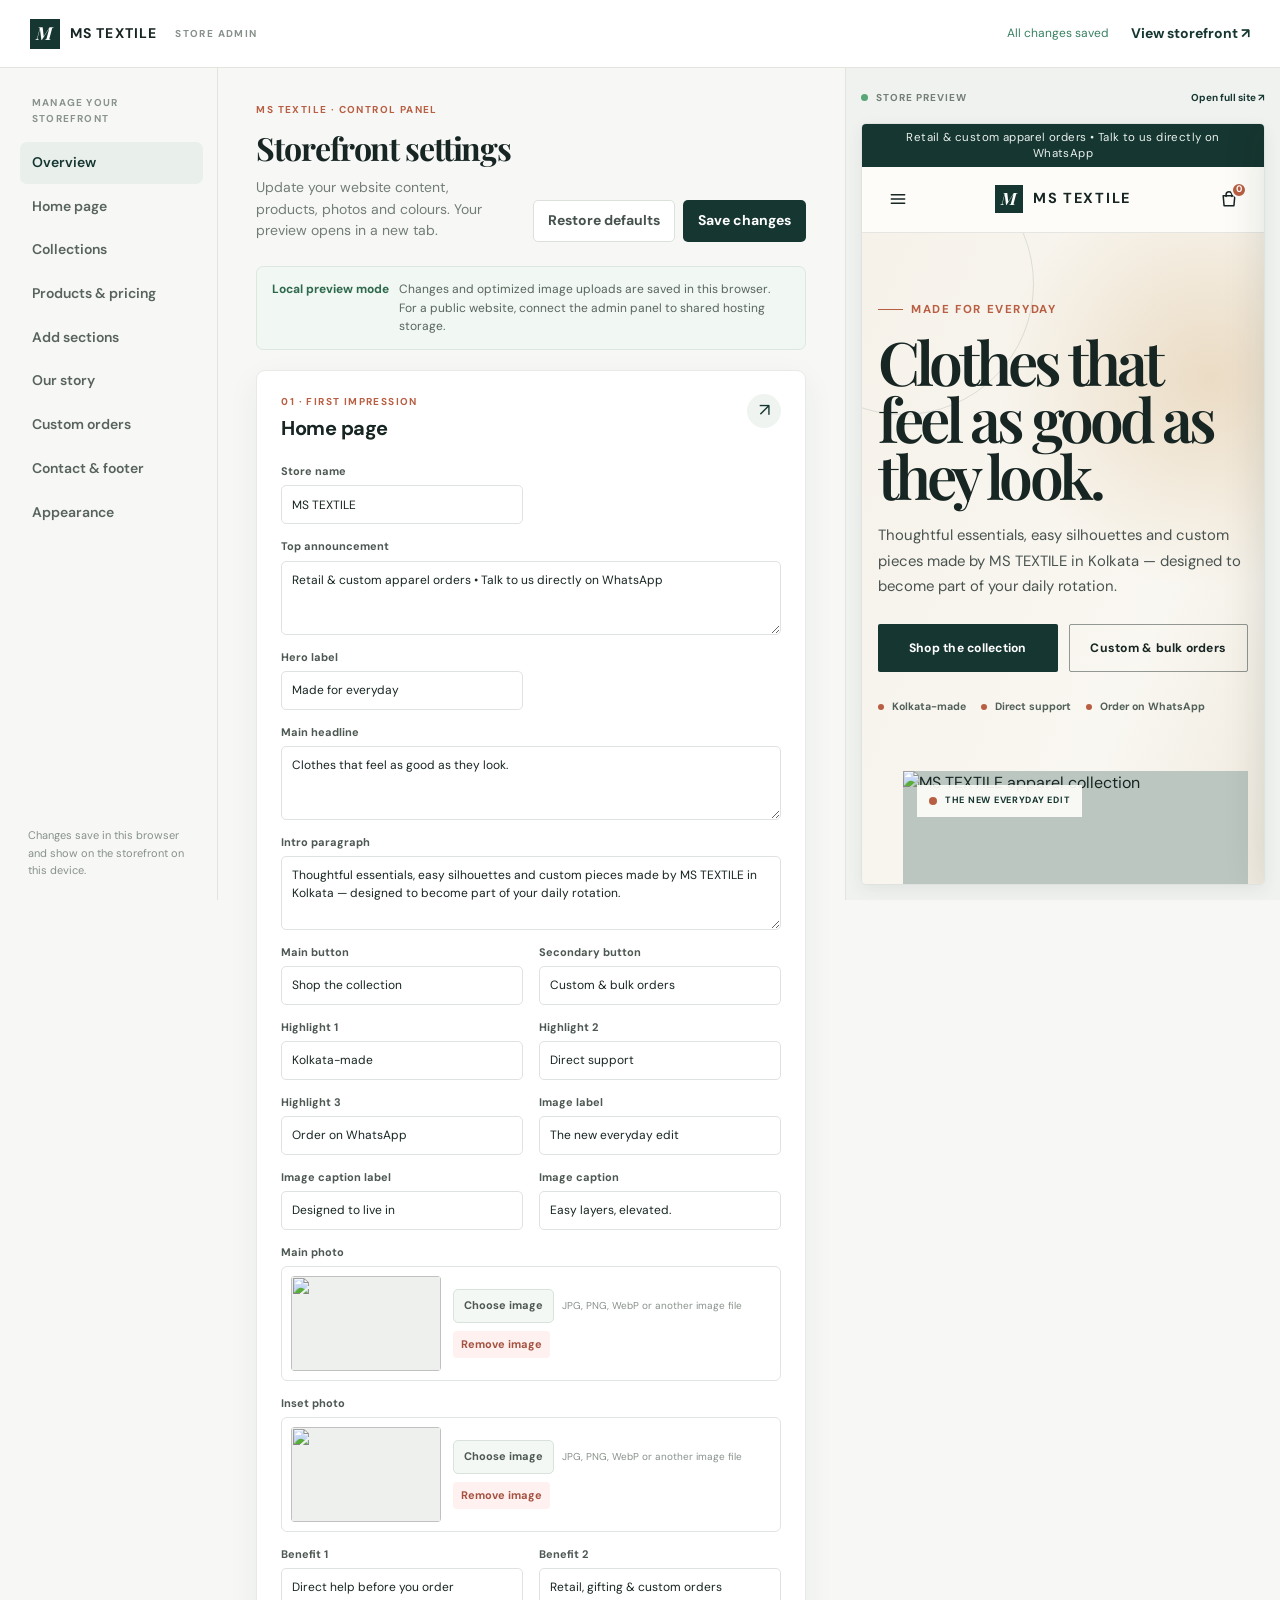
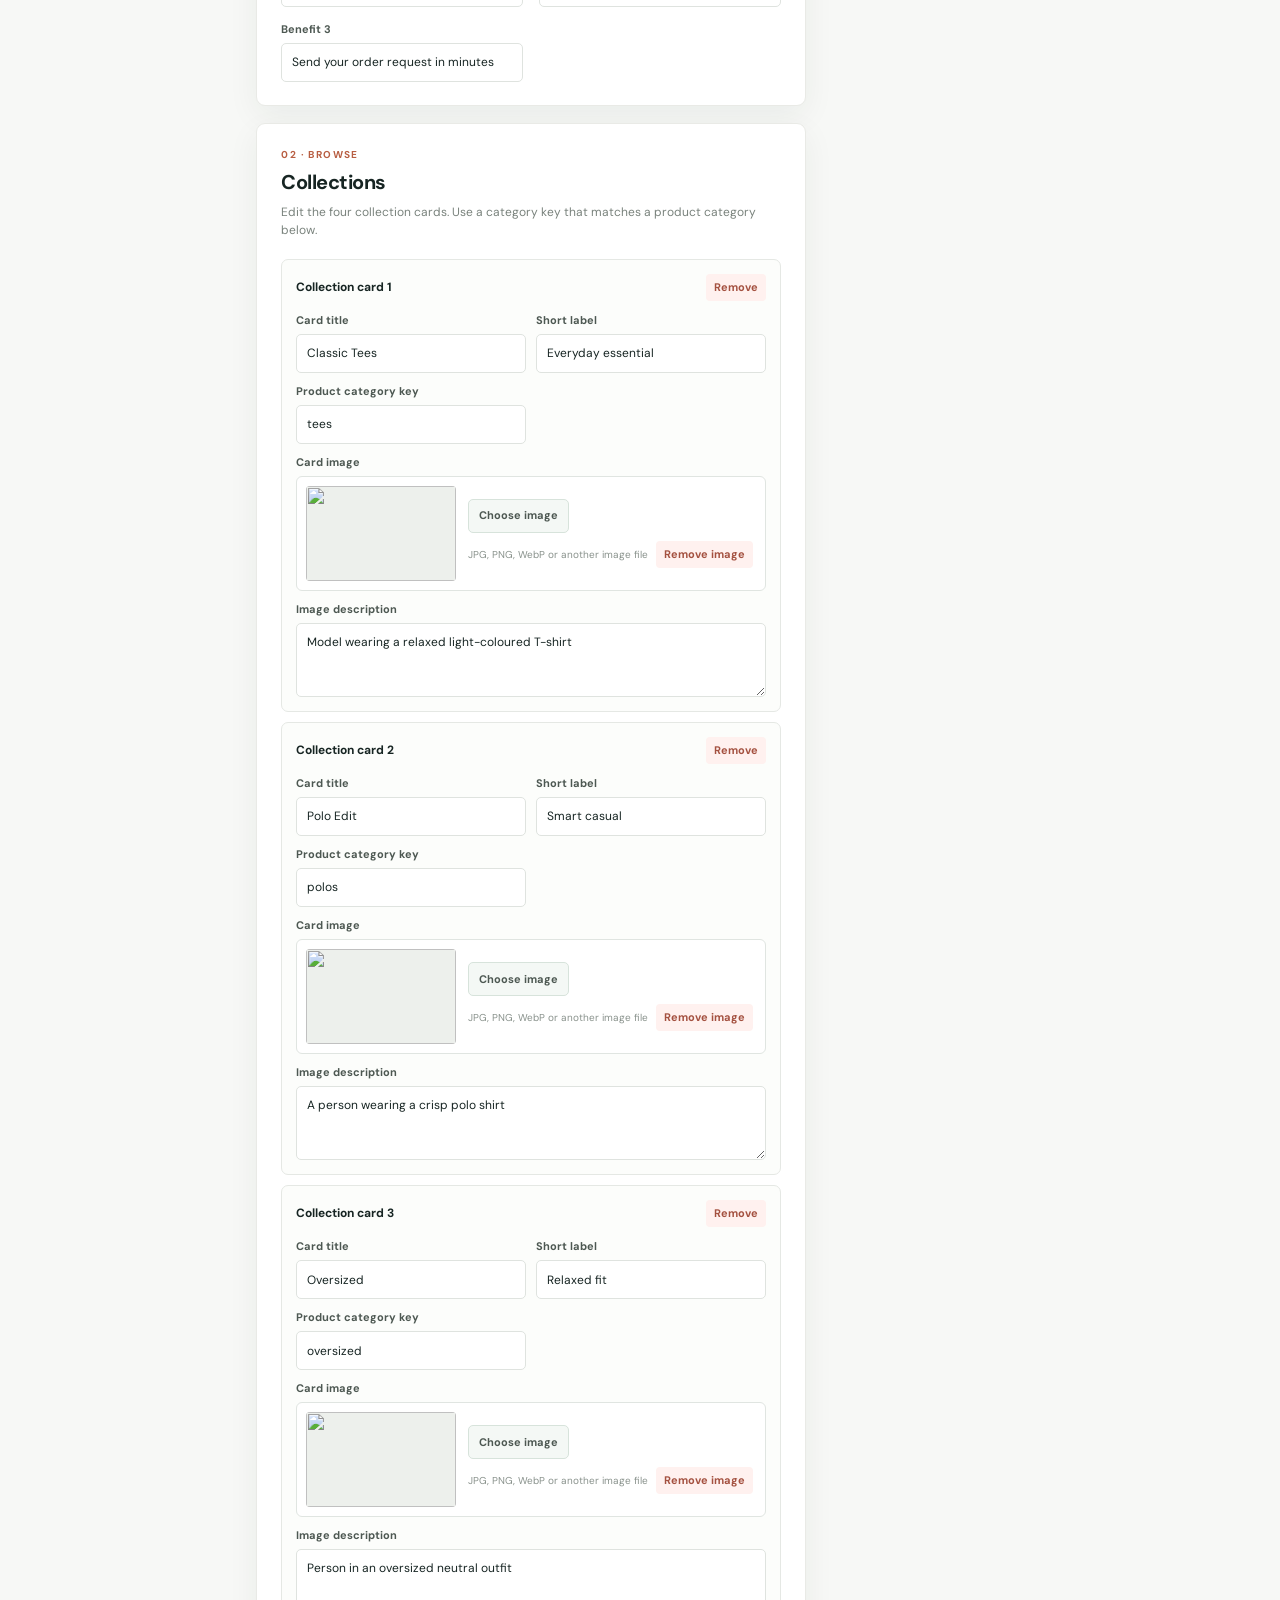
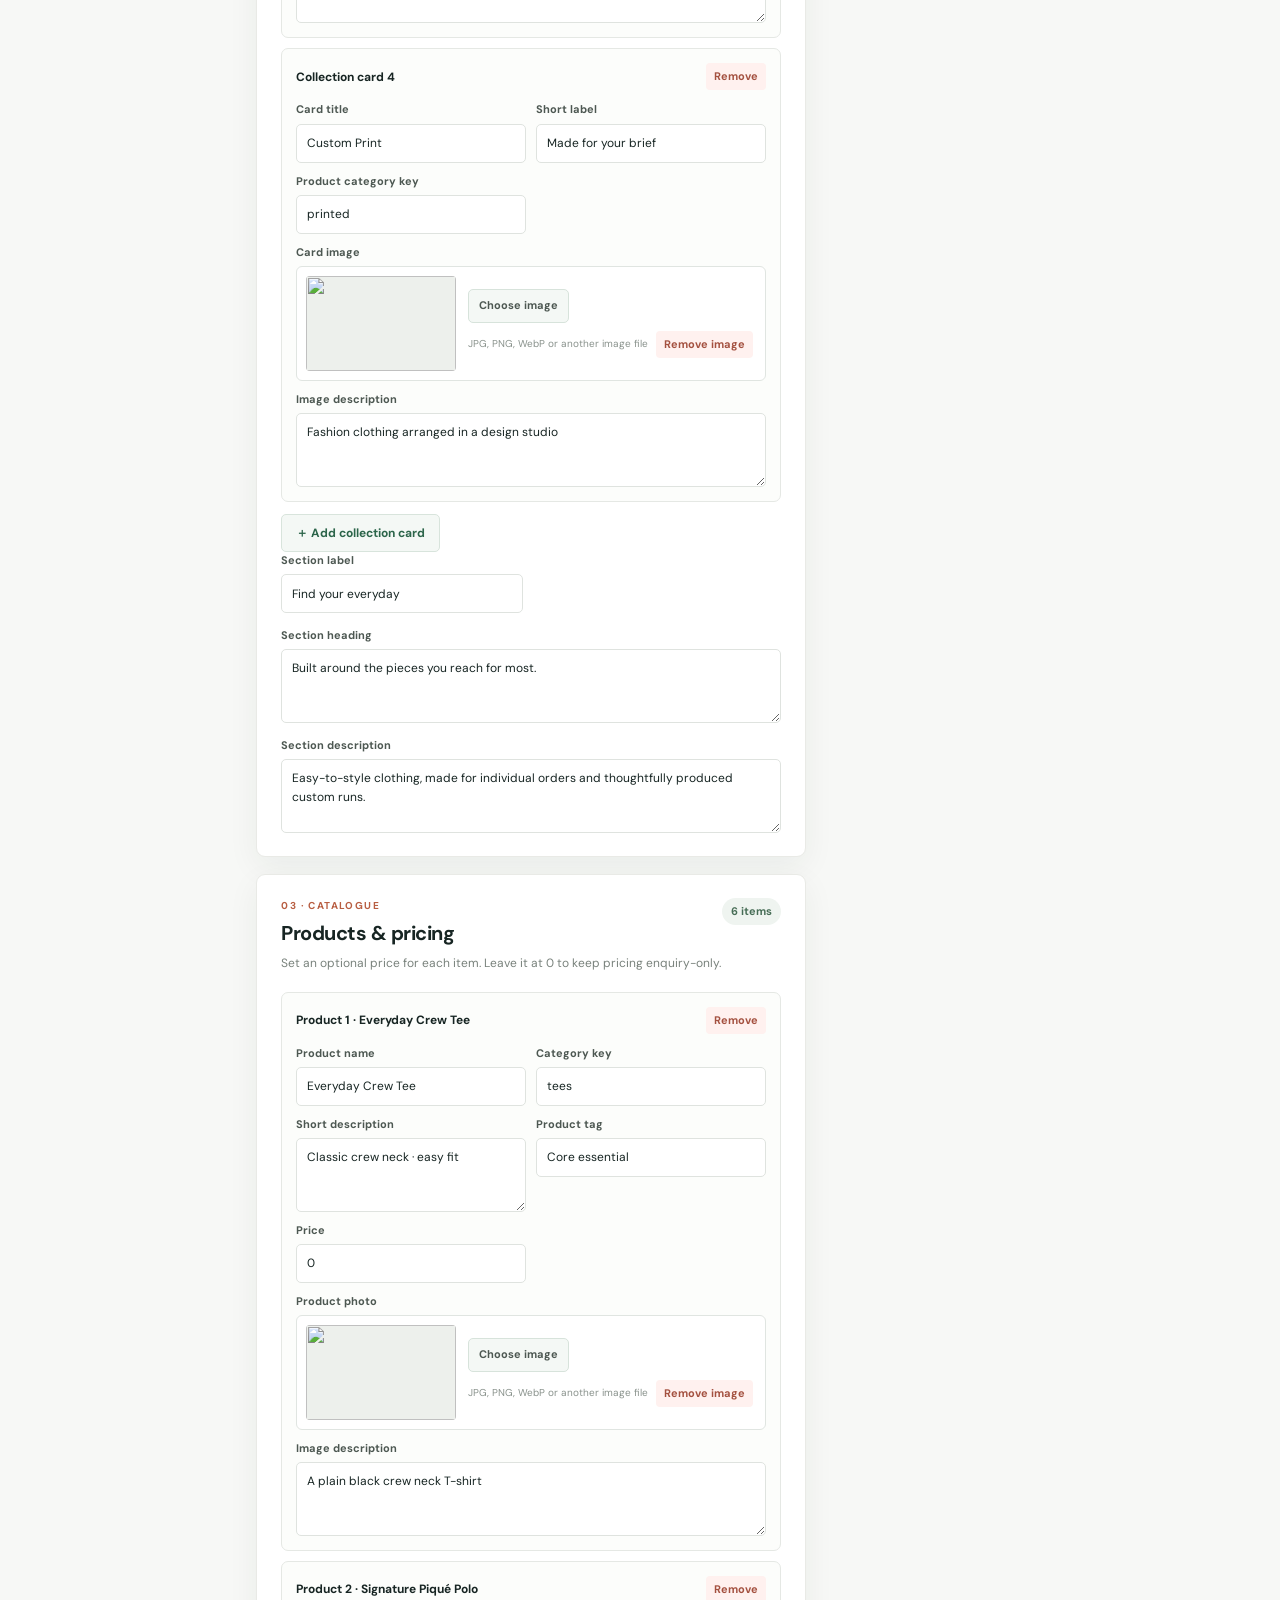
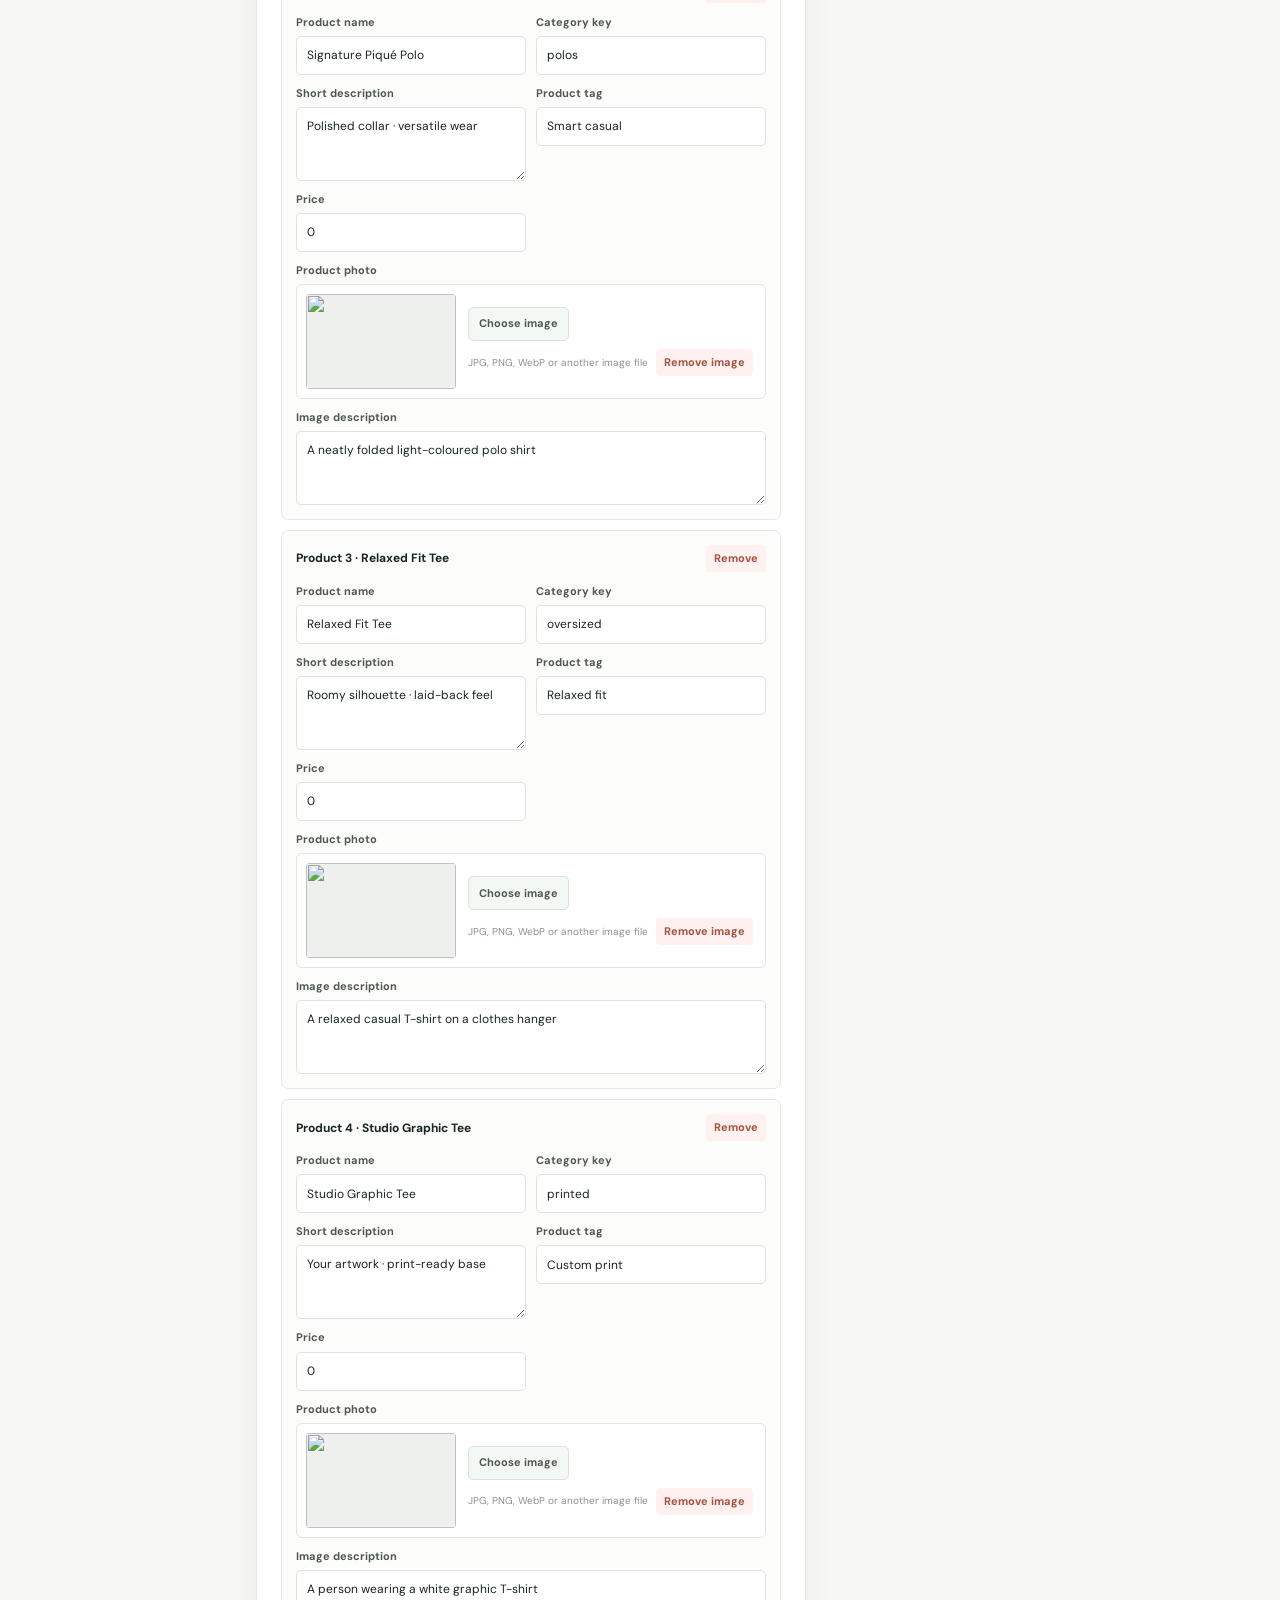
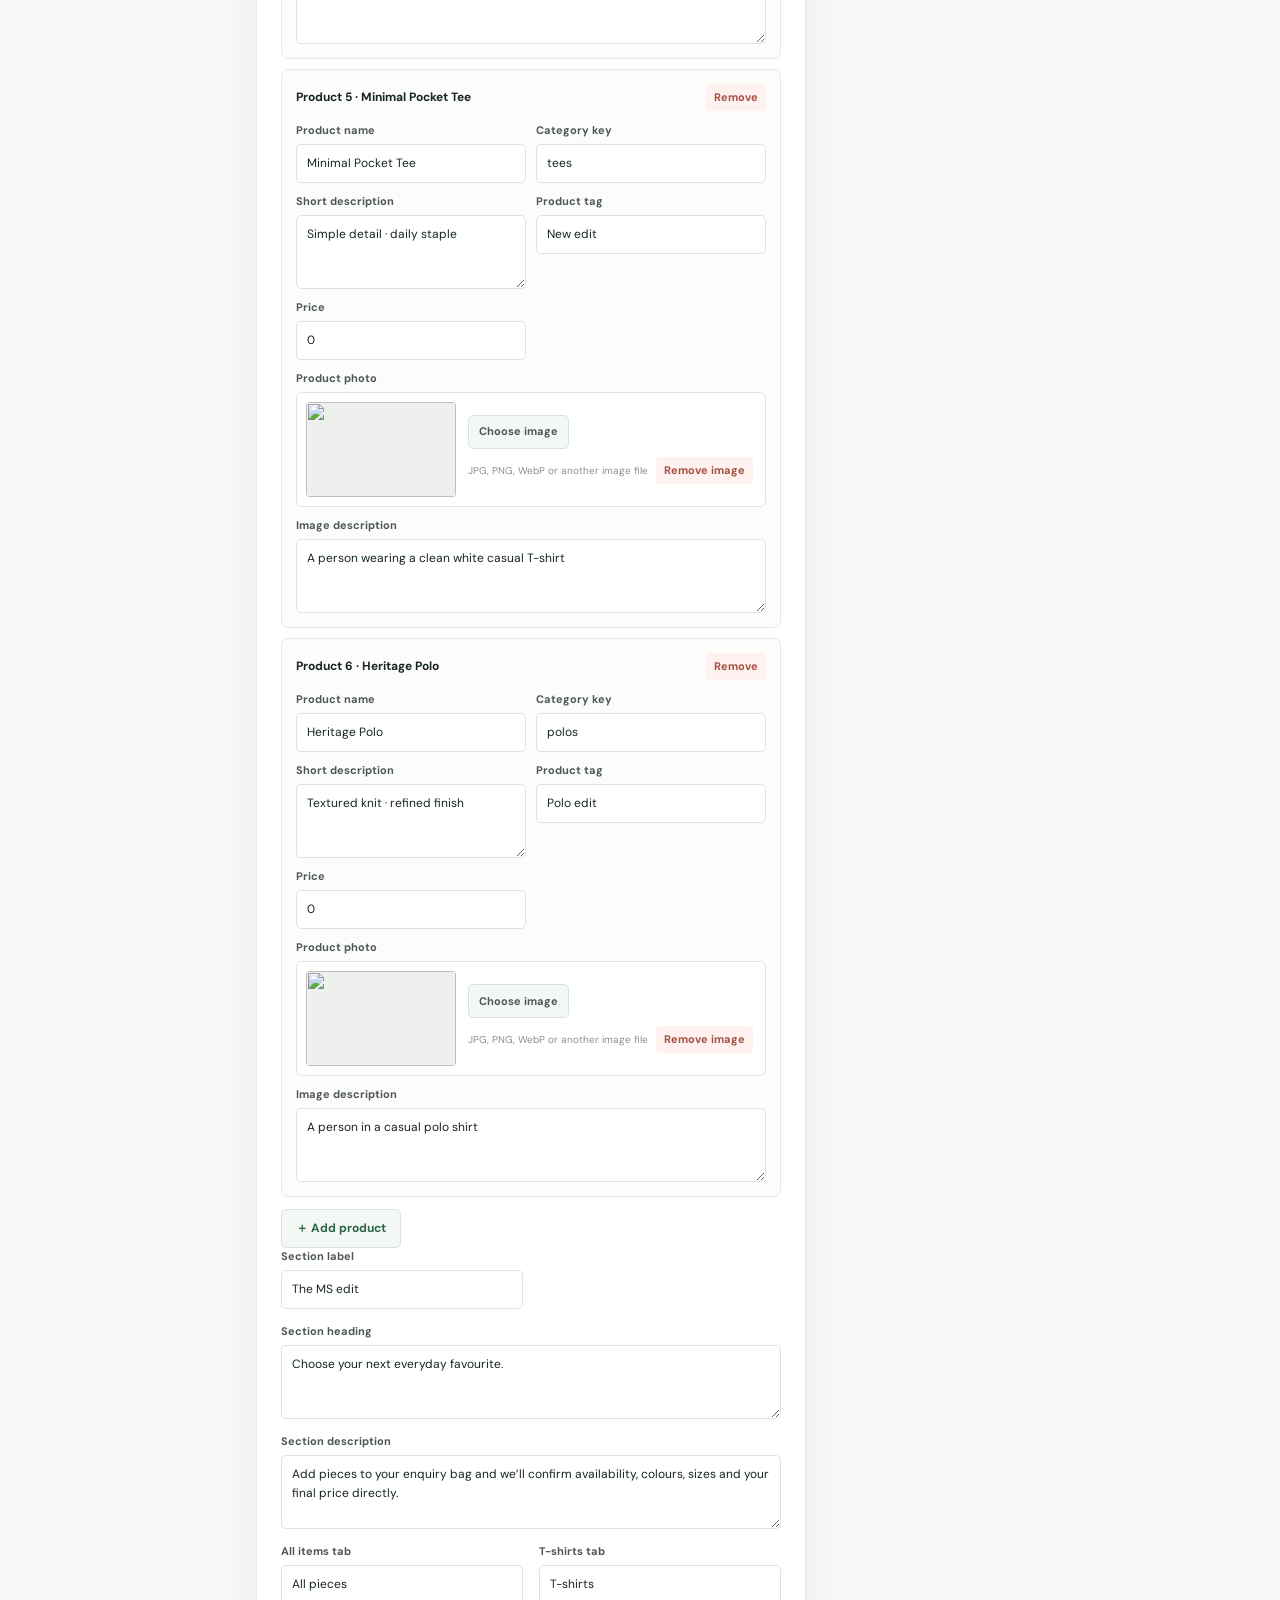
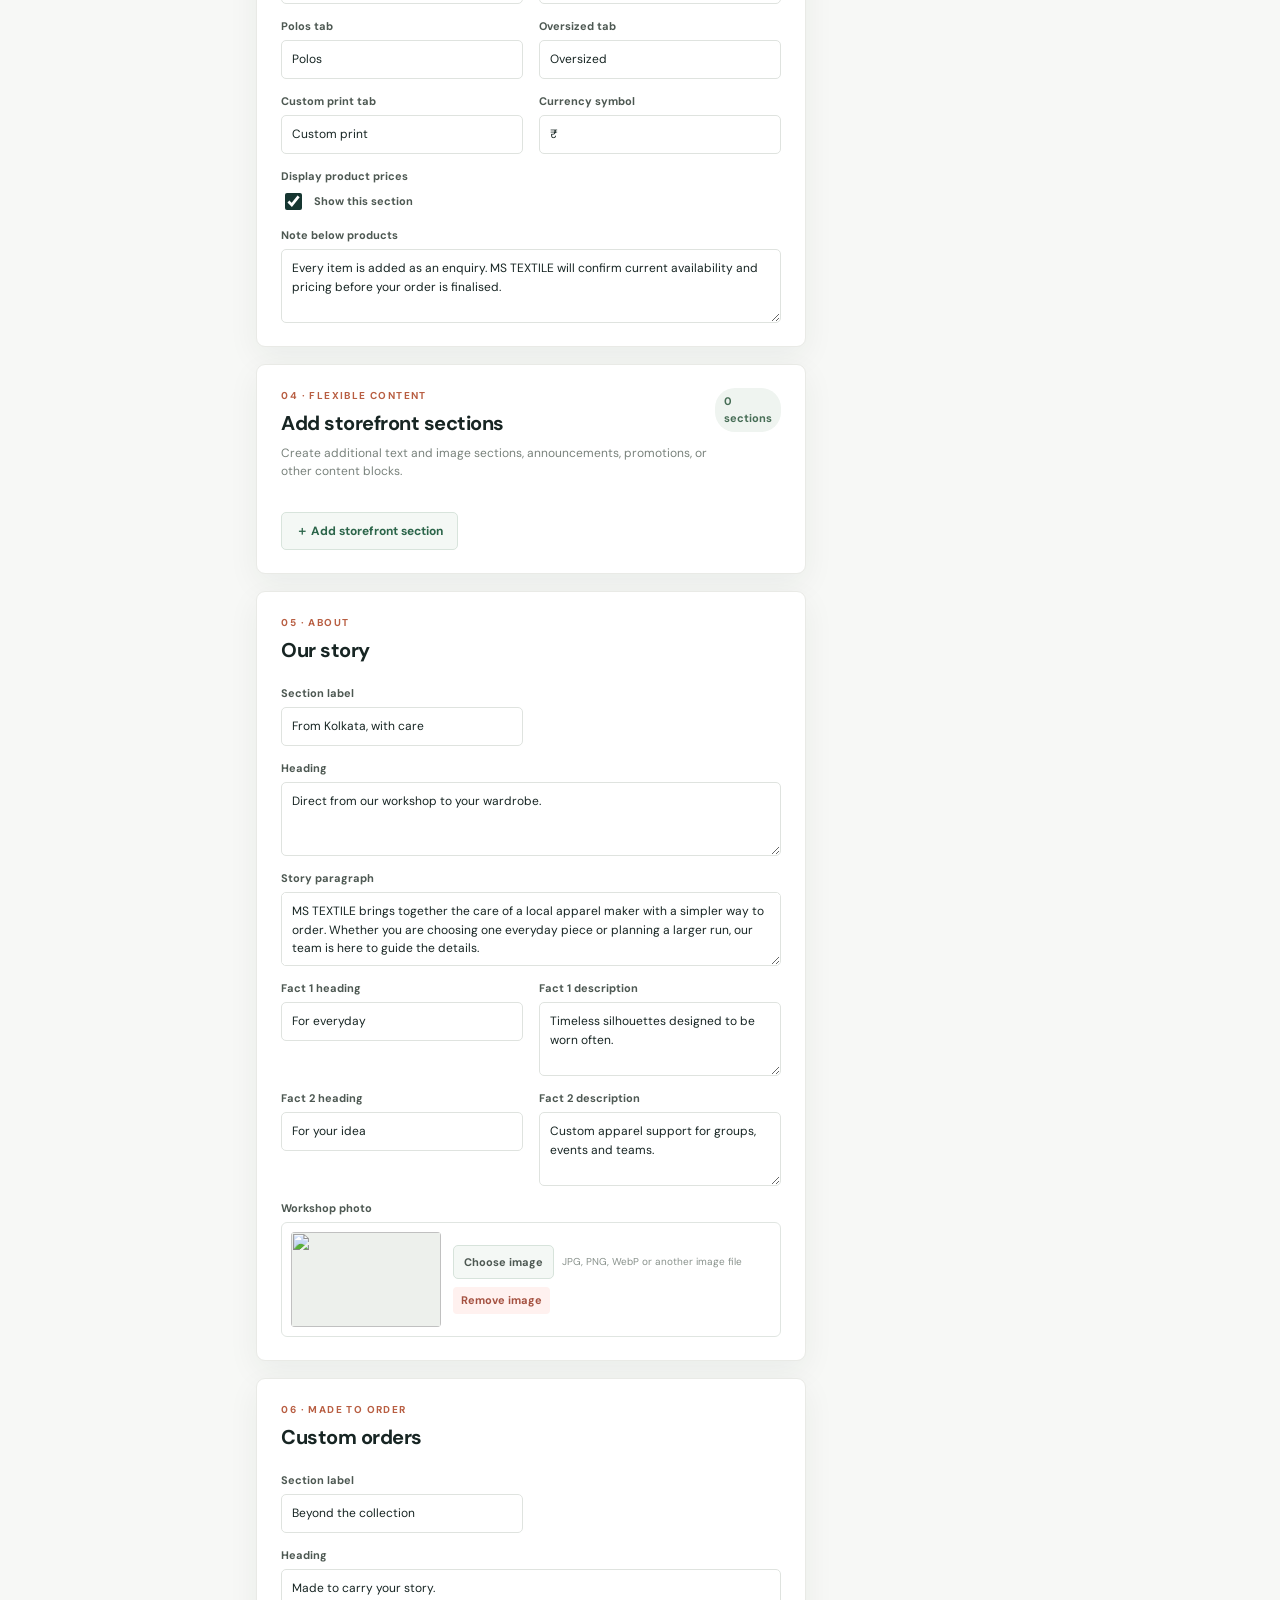
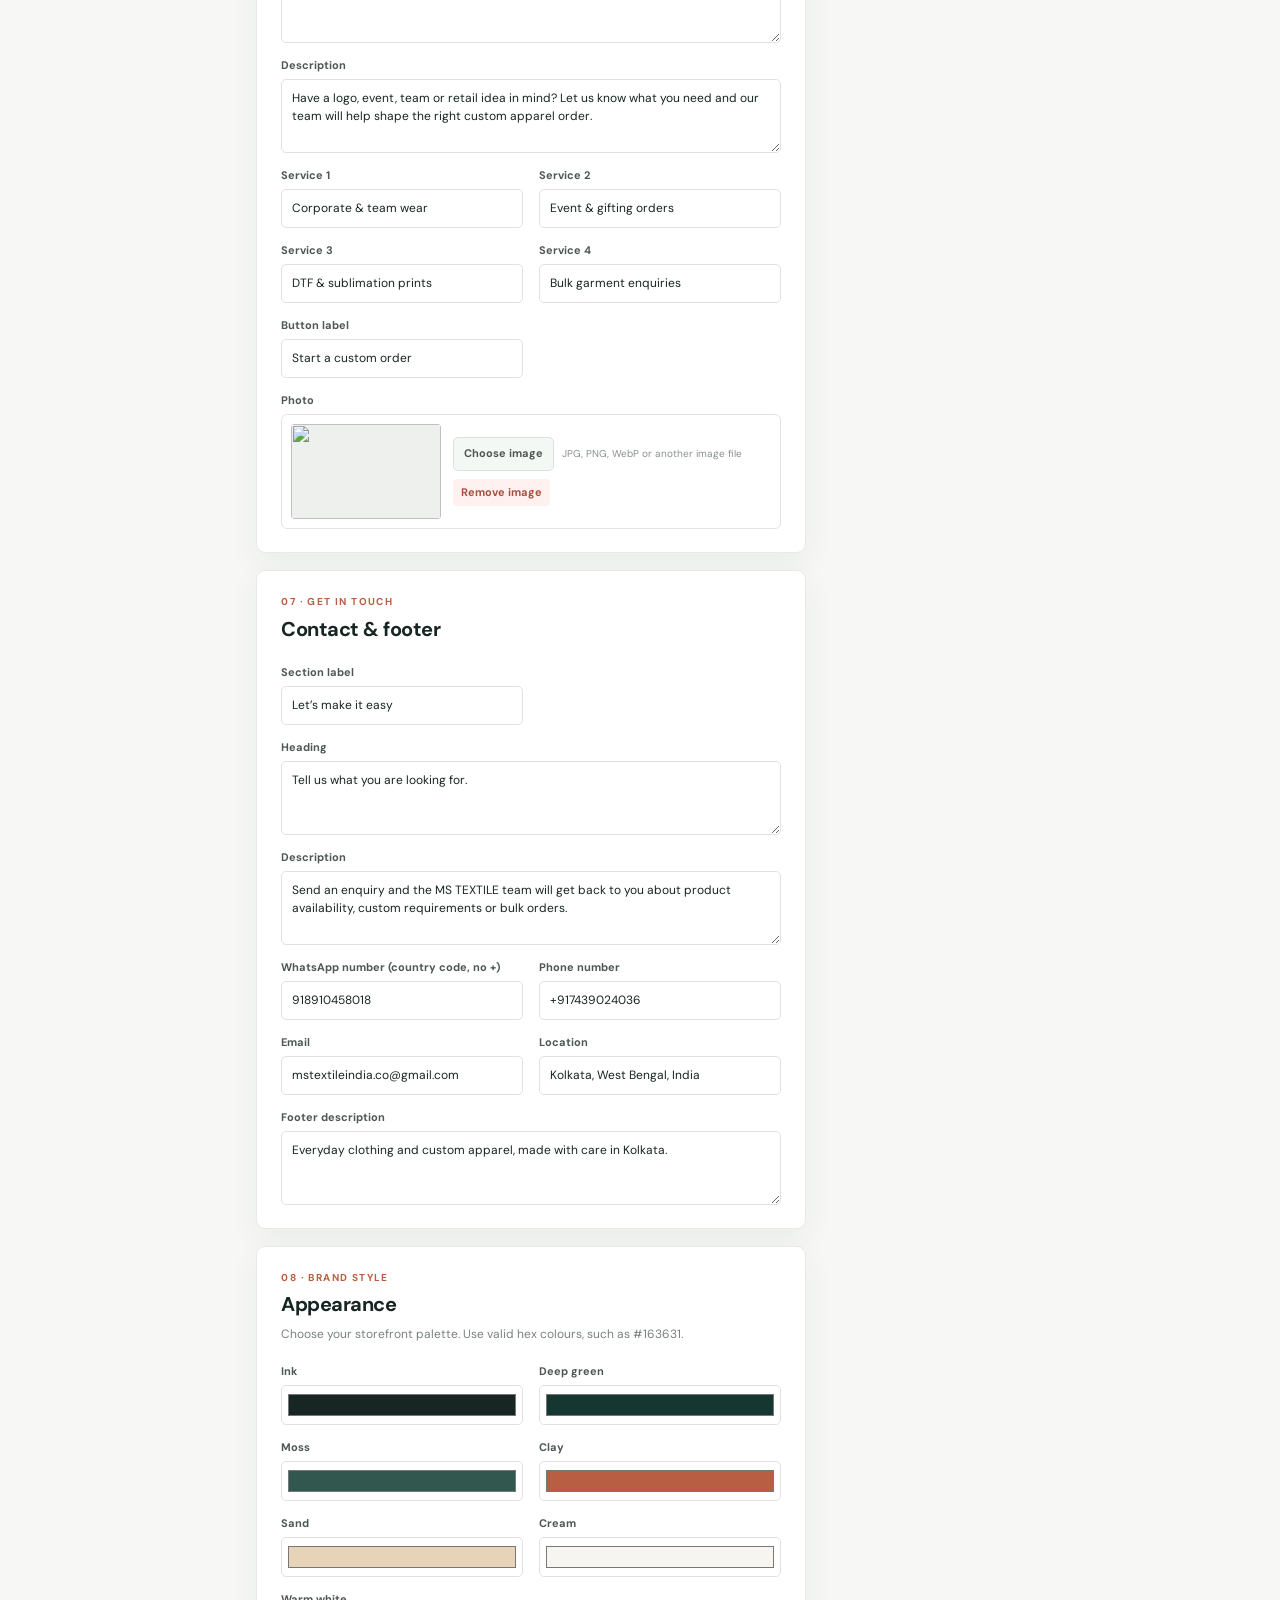
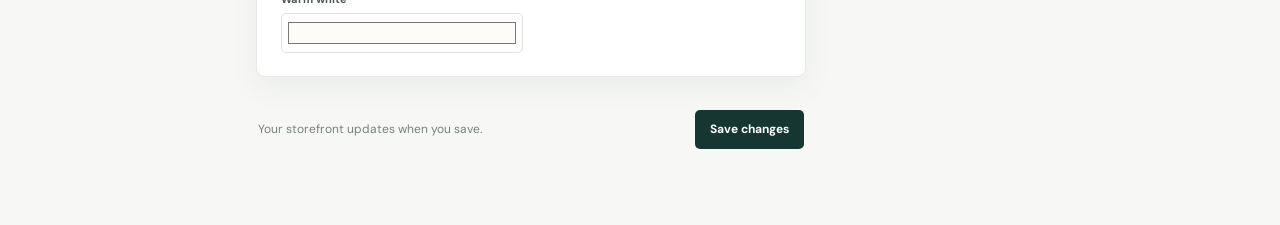
==== admin.html @ 6633a90c "building website with admin panel gui version" ====
<!doctype html>
<html lang="en">
<head>
  <meta charset="utf-8">
  <meta name="viewport" content="width=device-width, initial-scale=1">
  <title>Storefront Admin | MS TEXTILE</title>
  <link rel="stylesheet" href="admin.css">
  <script src="site-config.js" defer></script>
  <script src="admin.js" defer></script>
</head>
<body>
  <header class="topbar"><a class="wordmark" href="index.html"><span class="mark">M</span> MS TEXTILE <small>STORE ADMIN</small></a><div class="top-actions"><span class="saved-state" id="saveState">All changes saved</span><a class="preview-link" href="index.html" target="_blank" rel="noopener">View storefront ↗</a></div></header>
  <div class="layout">
    <aside class="sidebar"><div class="side-title">Manage your storefront</div><a class="side-link active" href="#overview">Overview</a><a class="side-link" href="#hero">Home page</a><a class="side-link" href="#collections">Collections</a><a class="side-link" href="#products">Products & pricing</a><a class="side-link" href="#contentSections">Add sections</a><a class="side-link" href="#story">Our story</a><a class="side-link" href="#custom">Custom orders</a><a class="side-link" href="#contact">Contact & footer</a><a class="side-link" href="#appearance">Appearance</a><div class="side-note">Changes save in this browser and show on the storefront on this device.</div></aside>
    <main class="content">
      <section class="intro" id="overview"><div><p class="eyebrow">MS TEXTILE · CONTROL PANEL</p><h1>Storefront settings</h1><p>Update your website content, products, photos and colours. Your preview opens in a new tab.</p></div><div class="intro-actions"><button class="button secondary" id="resetButton" type="button">Restore defaults</button><button class="button primary" id="saveButton" type="button">Save changes</button></div></section>
      <div class="notice"><strong>Local preview mode</strong><span>Changes and optimized image uploads are saved in this browser. For a public website, connect the admin panel to shared hosting storage.</span></div>
      <form id="settingsForm" autocomplete="off">
        <section class="panel" id="hero"><div class="panel-heading"><div><p class="eyebrow">01 · FIRST IMPRESSION</p><h2>Home page</h2></div><span class="panel-icon">↗</span></div><div class="field-grid" id="homeFields"></div></section>
        <section class="panel" id="collections"><div class="panel-heading"><div><p class="eyebrow">02 · BROWSE</p><h2>Collections</h2><p class="panel-help">Edit the four collection cards. Use a category key that matches a product category below.</p></div></div><div id="categoryList" class="repeat-list"></div><button class="button add-button" type="button" id="addCategory">＋ Add collection card</button><div class="field-grid" id="collectionFields"></div></section>
        <section class="panel" id="products"><div class="panel-heading"><div><p class="eyebrow">03 · CATALOGUE</p><h2>Products & pricing</h2><p class="panel-help">Set an optional price for each item. Leave it at 0 to keep pricing enquiry-only.</p></div><span class="count-pill" id="productCount"></span></div><div id="productList" class="repeat-list"></div><button class="button add-button" type="button" id="addProduct">＋ Add product</button><div class="field-grid" id="shopFields"></div></section>
        <section class="panel" id="contentSections"><div class="panel-heading"><div><p class="eyebrow">04 · FLEXIBLE CONTENT</p><h2>Add storefront sections</h2><p class="panel-help">Create additional text and image sections, announcements, promotions, or other content blocks.</p></div><span class="count-pill" id="sectionCount"></span></div><div id="customSectionList" class="repeat-list"></div><button class="button add-button" type="button" id="addCustomSection">＋ Add storefront section</button></section>
        <section class="panel" id="story"><div class="panel-heading"><div><p class="eyebrow">05 · ABOUT</p><h2>Our story</h2></div></div><div class="field-grid" id="storyFields"></div></section>
        <section class="panel" id="custom"><div class="panel-heading"><div><p class="eyebrow">06 · MADE TO ORDER</p><h2>Custom orders</h2></div></div><div class="field-grid" id="customFields"></div></section>
        <section class="panel" id="contact"><div class="panel-heading"><div><p class="eyebrow">07 · GET IN TOUCH</p><h2>Contact & footer</h2></div></div><div class="field-grid" id="contactFields"></div></section>
        <section class="panel" id="appearance"><div class="panel-heading"><div><p class="eyebrow">08 · BRAND STYLE</p><h2>Appearance</h2><p class="panel-help">Choose your storefront palette. Use valid hex colours, such as #163631.</p></div></div><div class="field-grid color-grid" id="colorFields"></div></section>
        <div class="bottom-actions"><span>Your storefront updates when you save.</span><button class="button primary" type="button" id="saveBottom">Save changes</button></div>
      </form>
    </main>
    <aside class="preview"><div class="preview-head"><div><span class="live-dot"></span> STORE PREVIEW</div><a href="index.html" target="_blank" rel="noopener">Open full site ↗</a></div><iframe title="Storefront preview" src="index.html"></iframe></aside>
  </div>
</body>
</html>
---- admin.css ----
@import url('https://fonts.googleapis.com/css2?family=DM+Sans:wght@400;500;600;700&family=Playfair+Display:wght@600;700&display=swap');
:root{--ink:#172523;--green:#163631;--moss:#31574f;--clay:#b85e42;--cream:#f6f5f1;--line:#e4e3de;--muted:#737d78;--white:#fff;--shadow:0 10px 32px rgba(25,44,38,.06)}*{box-sizing:border-box}html{scroll-behavior:smooth}body{margin:0;color:var(--ink);background:#f7f8f6;font-family:"DM Sans",Arial,sans-serif;font-size:14px;line-height:1.55}button,input,textarea,select{font:inherit}.topbar{position:sticky;top:0;z-index:5;height:68px;display:flex;align-items:center;justify-content:space-between;padding:0 30px;background:var(--white);border-bottom:1px solid var(--line)}.wordmark{display:flex;align-items:center;gap:10px;color:var(--ink);font-weight:700;letter-spacing:.08em;text-decoration:none}.wordmark small{margin-left:8px;color:#87908a;font-size:10px;letter-spacing:.14em}.mark{display:grid;width:30px;height:30px;place-items:center;color:white;background:var(--green);font-family:"Playfair Display",Georgia,serif;font-size:18px;font-style:italic}.top-actions{display:flex;align-items:center;gap:22px}.saved-state{color:#398063;font-size:12px}.preview-link{color:var(--green);font-weight:700;text-decoration:none}.layout{display:grid;grid-template-columns:218px minmax(480px,1fr) minmax(310px,34vw);max-width:1800px;margin:auto;min-height:calc(100vh - 68px)}.sidebar{position:sticky;top:68px;align-self:start;height:calc(100vh - 68px);padding:27px 14px 20px 20px;background:#f7f8f6;border-right:1px solid var(--line)}.side-title{padding:0 12px 14px;color:#8b938e;font-size:10px;font-weight:700;letter-spacing:.12em;text-transform:uppercase}.side-link{display:block;margin:2px 0;padding:10px 12px;border-radius:7px;color:#58635e;font-weight:600;text-decoration:none}.side-link:hover,.side-link.active{color:var(--green);background:#e9efeb}.side-note{position:absolute;right:18px;bottom:20px;left:28px;color:#87908a;font-size:11px;line-height:1.6}.content{min-width:0;padding:34px clamp(22px,3vw,50px) 60px}.intro{display:flex;justify-content:space-between;align-items:end;gap:20px;margin:0 0 24px}.intro h1{margin:3px 0 5px;font-family:"Playfair Display",Georgia,serif;font-size:32px;letter-spacing:-.035em}.intro p:not(.eyebrow){max-width:580px;margin:0;color:var(--muted)}.eyebrow{margin:0 0 5px;color:var(--clay);font-size:10px;font-weight:700;letter-spacing:.14em}.intro-actions{display:flex;flex-shrink:0;gap:8px}.button{display:inline-flex;align-items:center;justify-content:center;min-height:39px;padding:9px 14px;border:1px solid transparent;border-radius:5px;font-weight:700;cursor:pointer}.primary{color:#fff;background:var(--green)}.primary:hover{background:#0d2924}.secondary{color:#46524c;background:white;border-color:#dce1dc}.notice{display:flex;gap:10px;margin:0 0 20px;padding:13px 15px;border:1px solid #dce8df;border-radius:7px;background:#f1f7f2;color:#59655e;font-size:12px}.notice strong{flex:0 0 auto;color:#2e694d}.panel{margin-bottom:17px;padding:23px 24px;border:1px solid #e9eae6;border-radius:9px;background:#fff;box-shadow:var(--shadow);scroll-margin-top:85px}.panel-heading{display:flex;align-items:flex-start;justify-content:space-between;margin:0 0 19px}.panel-heading h2{margin:0;font-size:20px;letter-spacing:-.025em}.panel-heading .eyebrow{margin-bottom:4px}.panel-help{margin:5px 0 0;color:#79827c;font-size:12px}.panel-icon{display:grid;width:34px;height:34px;place-items:center;border-radius:50%;background:#eff4f0;color:var(--green);font-size:18px}.field-grid{display:grid;grid-template-columns:repeat(2,minmax(0,1fr));gap:14px 16px}.field{display:flex;min-width:0;flex-direction:column;gap:5px}.field.wide{grid-column:1/-1}.field label{color:#4d5852;font-size:11px;font-weight:700}.field input,.field textarea,.field select{width:100%;min-height:39px;padding:9px 10px;border:1px solid #dfe3df;border-radius:5px;outline:none;background:#fff;color:var(--ink);font-size:12px}.field textarea{min-height:74px;resize:vertical}.field input:focus,.field textarea:focus,.field select:focus{border-color:#6f9b84;box-shadow:0 0 0 3px #e8f1eb}.field input[type=color]{height:40px;padding:4px}.field .hint{color:#919a94;font-size:10px}.repeat-list{display:grid;gap:10px;margin-bottom:12px}.repeat-card{padding:14px;border:1px solid #e5e8e4;border-radius:7px;background:#fcfdfb}.repeat-head{display:flex;align-items:center;justify-content:space-between;margin-bottom:11px}.repeat-head strong{font-size:12px}.remove-button{padding:5px 8px;border:0;border-radius:4px;background:#fff1ef;color:#a45140;font-size:11px;font-weight:700;cursor:pointer}.repeat-card .field-grid{gap:10px}.add-button{min-height:36px;border-color:#d8e4dc;background:#f4f8f5;color:#2c654a;font-size:12px}.count-pill{padding:5px 9px;border-radius:20px;background:#eff4f0;color:#476d56;font-size:11px;font-weight:700}.bottom-actions{display:flex;align-items:center;justify-content:space-between;padding:16px 2px;color:#78827b;font-size:12px}.preview{position:sticky;top:68px;height:calc(100vh - 68px);padding:15px;border-left:1px solid var(--line);background:#f0f2ef}.preview-head{display:flex;align-items:center;justify-content:space-between;height:30px;margin-bottom:10px;color:#737e77;font-size:10px;font-weight:700;letter-spacing:.1em}.preview-head a{color:var(--green);font-size:10px;letter-spacing:0;text-decoration:none}.live-dot{display:inline-block;width:7px;height:7px;margin-right:5px;border-radius:50%;background:#59a678}.preview iframe{width:100%;height:calc(100% - 40px);border:1px solid #dfe3df;border-radius:5px;background:white;box-shadow:0 5px 16px #273b3212}@media(max-width:1180px){.layout{grid-template-columns:180px minmax(0,1fr)}.preview{display:none}.content{max-width:880px;margin:auto}}@media(max-width:680px){.topbar{height:58px;padding:0 15px}.wordmark{font-size:12px}.wordmark small{display:none}.saved-state{display:none}.layout{display:block}.sidebar{position:sticky;top:58px;z-index:3;display:flex;width:100%;height:auto;overflow-x:auto;padding:7px 10px;border-right:0;border-bottom:1px solid var(--line);background:#fff}.side-title,.side-note{display:none}.side-link{flex:0 0 auto;margin:0;padding:8px 10px;font-size:11px}.content{padding:24px 14px 40px}.intro{display:block}.intro h1{font-size:28px}.intro-actions{margin-top:16px}.panel{padding:18px 15px}.field-grid{grid-template-columns:1fr}.field.wide{grid-column:auto}.notice{display:block}.notice strong{display:block;margin-bottom:3px}}
[hidden]{display:none!important}
.field>label{color:#4d5852;font-size:11px;font-weight:700}.image-control{display:grid;grid-template-columns:minmax(100px,150px) 1fr;align-items:center;gap:12px;padding:9px;border:1px solid #e0e5e1;border-radius:6px;background:#fff}.upload-preview{width:100%;height:95px;object-fit:cover;border-radius:4px;background:#edf0ec}.upload-actions{display:flex;flex-wrap:wrap;align-items:center;gap:8px}.upload-button{display:inline-flex;align-items:center;min-height:34px;padding:7px 10px;border:1px solid #d7e3db;border-radius:5px;background:#f4f8f5;color:#2c654a;font-size:11px;font-weight:700;cursor:pointer}.upload-hint{color:#89928c;font-size:10px}.visually-hidden-file{position:absolute!important;width:1px!important;height:1px!important;padding:0!important;overflow:hidden!important;clip:rect(0,0,0,0)!important;white-space:nowrap!important;border:0!important}.toggle-control{display:flex;align-items:center;gap:9px;color:#45514b;font-size:12px}.toggle-control input{width:17px;min-height:17px;accent-color:var(--green)}@media(max-width:680px){.image-control{grid-template-columns:95px 1fr}.upload-preview{height:75px}}
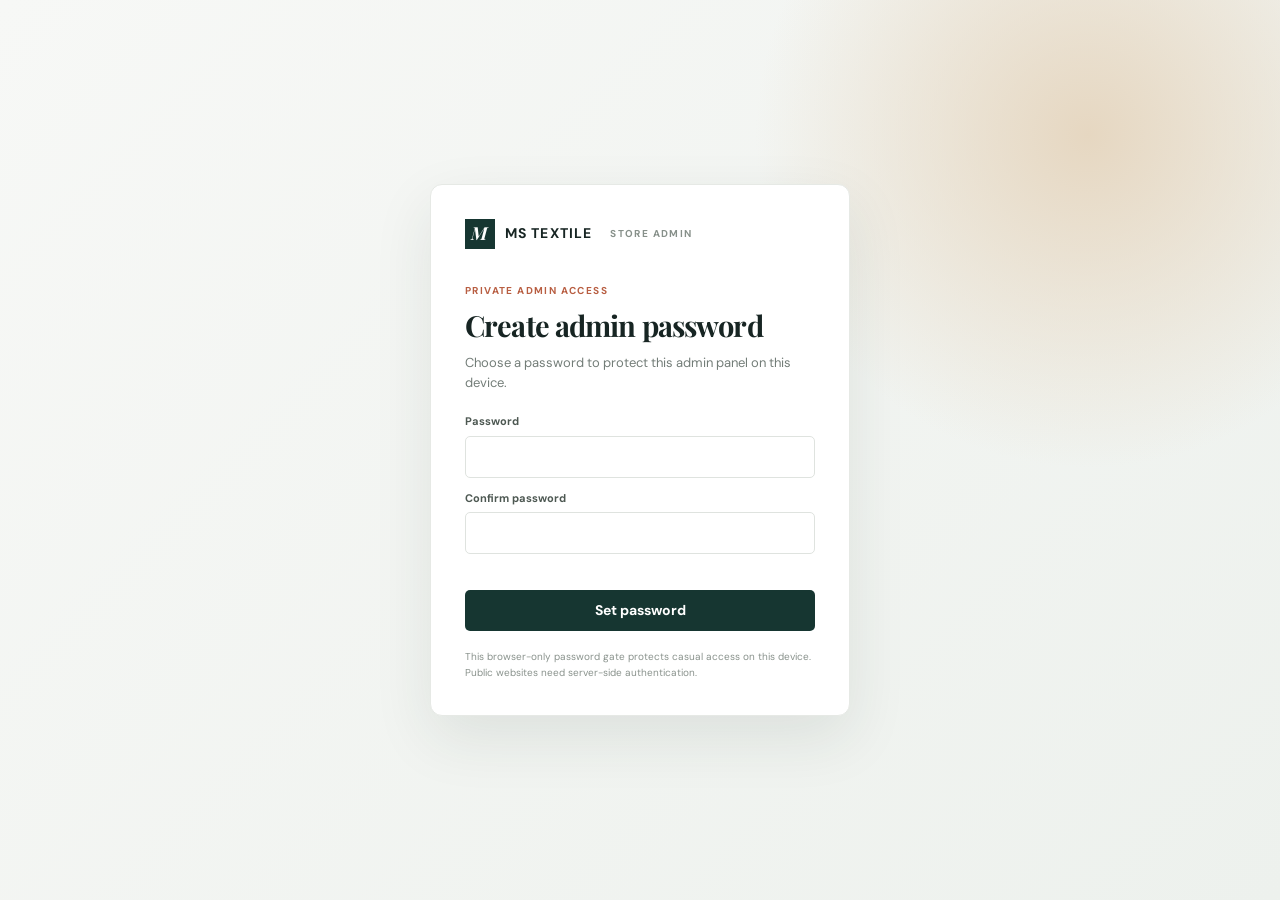
==== commit 59d2b8b6: "adding passward to adminpanel" ====
--- a/admin.html
+++ b/admin.html
@@ -9,7 +9,22 @@
   <script src="admin.js" defer></script>
 </head>
 <body>
-  <header class="topbar"><a class="wordmark" href="index.html"><span class="mark">M</span> MS TEXTILE <small>STORE ADMIN</small></a><div class="top-actions"><span class="saved-state" id="saveState">All changes saved</span><a class="preview-link" href="index.html" target="_blank" rel="noopener">View storefront ↗</a></div></header>
+  <section class="auth-gate" id="authGate" hidden aria-labelledby="authTitle">
+    <form class="auth-card" id="authForm">
+      <a class="wordmark auth-wordmark" href="index.html"><span class="mark">M</span> MS TEXTILE <small>STORE ADMIN</small></a>
+      <p class="eyebrow">PRIVATE ADMIN ACCESS</p>
+      <h1 id="authTitle">Admin sign in</h1>
+      <p class="auth-description" id="authDescription">Enter your admin password to manage the storefront.</p>
+      <label for="adminPassword">Password</label>
+      <input id="adminPassword" name="password" type="password" autocomplete="current-password" required>
+      <div id="confirmPasswordWrap" hidden><label for="confirmPassword">Confirm password</label><input id="confirmPassword" name="confirmPassword" type="password" autocomplete="new-password"></div>
+      <p class="auth-error" id="authError" role="alert" aria-live="polite"></p>
+      <button class="button primary auth-submit" id="authSubmit" type="submit">Sign in</button>
+      <p class="auth-footnote">This browser-only password gate protects casual access on this device. Public websites need server-side authentication.</p>
+    </form>
+  </section>
+  <div id="adminApp" hidden>
+  <header class="topbar"><a class="wordmark" href="index.html"><span class="mark">M</span> MS TEXTILE <small>STORE ADMIN</small></a><div class="top-actions"><span class="saved-state" id="saveState">All changes saved</span><a class="preview-link" href="index.html" target="_blank" rel="noopener">View storefront ↗</a><button class="logout-button" id="logoutButton" type="button">Log out</button></div></header>
   <div class="layout">
     <aside class="sidebar"><div class="side-title">Manage your storefront</div><a class="side-link active" href="#overview">Overview</a><a class="side-link" href="#hero">Home page</a><a class="side-link" href="#collections">Collections</a><a class="side-link" href="#products">Products & pricing</a><a class="side-link" href="#contentSections">Add sections</a><a class="side-link" href="#story">Our story</a><a class="side-link" href="#custom">Custom orders</a><a class="side-link" href="#contact">Contact & footer</a><a class="side-link" href="#appearance">Appearance</a><div class="side-note">Changes save in this browser and show on the storefront on this device.</div></aside>
     <main class="content">
@@ -29,5 +44,6 @@
     </main>
     <aside class="preview"><div class="preview-head"><div><span class="live-dot"></span> STORE PREVIEW</div><a href="index.html" target="_blank" rel="noopener">Open full site ↗</a></div><iframe title="Storefront preview" src="index.html"></iframe></aside>
   </div>
+  </div>
 </body>
 </html>
--- a/admin.css
+++ b/admin.css
@@ -2,3 +2,4 @@
 :root{--ink:#172523;--green:#163631;--moss:#31574f;--clay:#b85e42;--cream:#f6f5f1;--line:#e4e3de;--muted:#737d78;--white:#fff;--shadow:0 10px 32px rgba(25,44,38,.06)}*{box-sizing:border-box}html{scroll-behavior:smooth}body{margin:0;color:var(--ink);background:#f7f8f6;font-family:"DM Sans",Arial,sans-serif;font-size:14px;line-height:1.55}button,input,textarea,select{font:inherit}.topbar{position:sticky;top:0;z-index:5;height:68px;display:flex;align-items:center;justify-content:space-between;padding:0 30px;background:var(--white);border-bottom:1px solid var(--line)}.wordmark{display:flex;align-items:center;gap:10px;color:var(--ink);font-weight:700;letter-spacing:.08em;text-decoration:none}.wordmark small{margin-left:8px;color:#87908a;font-size:10px;letter-spacing:.14em}.mark{display:grid;width:30px;height:30px;place-items:center;color:white;background:var(--green);font-family:"Playfair Display",Georgia,serif;font-size:18px;font-style:italic}.top-actions{display:flex;align-items:center;gap:22px}.saved-state{color:#398063;font-size:12px}.preview-link{color:var(--green);font-weight:700;text-decoration:none}.layout{display:grid;grid-template-columns:218px minmax(480px,1fr) minmax(310px,34vw);max-width:1800px;margin:auto;min-height:calc(100vh - 68px)}.sidebar{position:sticky;top:68px;align-self:start;height:calc(100vh - 68px);padding:27px 14px 20px 20px;background:#f7f8f6;border-right:1px solid var(--line)}.side-title{padding:0 12px 14px;color:#8b938e;font-size:10px;font-weight:700;letter-spacing:.12em;text-transform:uppercase}.side-link{display:block;margin:2px 0;padding:10px 12px;border-radius:7px;color:#58635e;font-weight:600;text-decoration:none}.side-link:hover,.side-link.active{color:var(--green);background:#e9efeb}.side-note{position:absolute;right:18px;bottom:20px;left:28px;color:#87908a;font-size:11px;line-height:1.6}.content{min-width:0;padding:34px clamp(22px,3vw,50px) 60px}.intro{display:flex;justify-content:space-between;align-items:end;gap:20px;margin:0 0 24px}.intro h1{margin:3px 0 5px;font-family:"Playfair Display",Georgia,serif;font-size:32px;letter-spacing:-.035em}.intro p:not(.eyebrow){max-width:580px;margin:0;color:var(--muted)}.eyebrow{margin:0 0 5px;color:var(--clay);font-size:10px;font-weight:700;letter-spacing:.14em}.intro-actions{display:flex;flex-shrink:0;gap:8px}.button{display:inline-flex;align-items:center;justify-content:center;min-height:39px;padding:9px 14px;border:1px solid transparent;border-radius:5px;font-weight:700;cursor:pointer}.primary{color:#fff;background:var(--green)}.primary:hover{background:#0d2924}.secondary{color:#46524c;background:white;border-color:#dce1dc}.notice{display:flex;gap:10px;margin:0 0 20px;padding:13px 15px;border:1px solid #dce8df;border-radius:7px;background:#f1f7f2;color:#59655e;font-size:12px}.notice strong{flex:0 0 auto;color:#2e694d}.panel{margin-bottom:17px;padding:23px 24px;border:1px solid #e9eae6;border-radius:9px;background:#fff;box-shadow:var(--shadow);scroll-margin-top:85px}.panel-heading{display:flex;align-items:flex-start;justify-content:space-between;margin:0 0 19px}.panel-heading h2{margin:0;font-size:20px;letter-spacing:-.025em}.panel-heading .eyebrow{margin-bottom:4px}.panel-help{margin:5px 0 0;color:#79827c;font-size:12px}.panel-icon{display:grid;width:34px;height:34px;place-items:center;border-radius:50%;background:#eff4f0;color:var(--green);font-size:18px}.field-grid{display:grid;grid-template-columns:repeat(2,minmax(0,1fr));gap:14px 16px}.field{display:flex;min-width:0;flex-direction:column;gap:5px}.field.wide{grid-column:1/-1}.field label{color:#4d5852;font-size:11px;font-weight:700}.field input,.field textarea,.field select{width:100%;min-height:39px;padding:9px 10px;border:1px solid #dfe3df;border-radius:5px;outline:none;background:#fff;color:var(--ink);font-size:12px}.field textarea{min-height:74px;resize:vertical}.field input:focus,.field textarea:focus,.field select:focus{border-color:#6f9b84;box-shadow:0 0 0 3px #e8f1eb}.field input[type=color]{height:40px;padding:4px}.field .hint{color:#919a94;font-size:10px}.repeat-list{display:grid;gap:10px;margin-bottom:12px}.repeat-card{padding:14px;border:1px solid #e5e8e4;border-radius:7px;background:#fcfdfb}.repeat-head{display:flex;align-items:center;justify-content:space-between;margin-bottom:11px}.repeat-head strong{font-size:12px}.remove-button{padding:5px 8px;border:0;border-radius:4px;background:#fff1ef;color:#a45140;font-size:11px;font-weight:700;cursor:pointer}.repeat-card .field-grid{gap:10px}.add-button{min-height:36px;border-color:#d8e4dc;background:#f4f8f5;color:#2c654a;font-size:12px}.count-pill{padding:5px 9px;border-radius:20px;background:#eff4f0;color:#476d56;font-size:11px;font-weight:700}.bottom-actions{display:flex;align-items:center;justify-content:space-between;padding:16px 2px;color:#78827b;font-size:12px}.preview{position:sticky;top:68px;height:calc(100vh - 68px);padding:15px;border-left:1px solid var(--line);background:#f0f2ef}.preview-head{display:flex;align-items:center;justify-content:space-between;height:30px;margin-bottom:10px;color:#737e77;font-size:10px;font-weight:700;letter-spacing:.1em}.preview-head a{color:var(--green);font-size:10px;letter-spacing:0;text-decoration:none}.live-dot{display:inline-block;width:7px;height:7px;margin-right:5px;border-radius:50%;background:#59a678}.preview iframe{width:100%;height:calc(100% - 40px);border:1px solid #dfe3df;border-radius:5px;background:white;box-shadow:0 5px 16px #273b3212}@media(max-width:1180px){.layout{grid-template-columns:180px minmax(0,1fr)}.preview{display:none}.content{max-width:880px;margin:auto}}@media(max-width:680px){.topbar{height:58px;padding:0 15px}.wordmark{font-size:12px}.wordmark small{display:none}.saved-state{display:none}.layout{display:block}.sidebar{position:sticky;top:58px;z-index:3;display:flex;width:100%;height:auto;overflow-x:auto;padding:7px 10px;border-right:0;border-bottom:1px solid var(--line);background:#fff}.side-title,.side-note{display:none}.side-link{flex:0 0 auto;margin:0;padding:8px 10px;font-size:11px}.content{padding:24px 14px 40px}.intro{display:block}.intro h1{font-size:28px}.intro-actions{margin-top:16px}.panel{padding:18px 15px}.field-grid{grid-template-columns:1fr}.field.wide{grid-column:auto}.notice{display:block}.notice strong{display:block;margin-bottom:3px}}
 [hidden]{display:none!important}
 .field>label{color:#4d5852;font-size:11px;font-weight:700}.image-control{display:grid;grid-template-columns:minmax(100px,150px) 1fr;align-items:center;gap:12px;padding:9px;border:1px solid #e0e5e1;border-radius:6px;background:#fff}.upload-preview{width:100%;height:95px;object-fit:cover;border-radius:4px;background:#edf0ec}.upload-actions{display:flex;flex-wrap:wrap;align-items:center;gap:8px}.upload-button{display:inline-flex;align-items:center;min-height:34px;padding:7px 10px;border:1px solid #d7e3db;border-radius:5px;background:#f4f8f5;color:#2c654a;font-size:11px;font-weight:700;cursor:pointer}.upload-hint{color:#89928c;font-size:10px}.visually-hidden-file{position:absolute!important;width:1px!important;height:1px!important;padding:0!important;overflow:hidden!important;clip:rect(0,0,0,0)!important;white-space:nowrap!important;border:0!important}.toggle-control{display:flex;align-items:center;gap:9px;color:#45514b;font-size:12px}.toggle-control input{width:17px;min-height:17px;accent-color:var(--green)}@media(max-width:680px){.image-control{grid-template-columns:95px 1fr}.upload-preview{height:75px}}
+.auth-gate{display:grid;min-height:100vh;place-items:center;padding:24px;background:radial-gradient(circle at 85% 15%,#e6d7c1 0,transparent 25%),linear-gradient(135deg,#f7f8f6,#edf1ed)}.auth-card{width:min(100%,420px);padding:34px;border:1px solid #e6e9e5;border-radius:12px;background:#fff;box-shadow:0 22px 60px #20372d18}.auth-wordmark{margin-bottom:34px}.auth-card .eyebrow{margin:0 0 5px}.auth-card h1{margin:0 0 5px;font-family:"Playfair Display",Georgia,serif;font-size:29px;letter-spacing:-.03em}.auth-description{margin:0 0 20px;color:#737d78;font-size:13px}.auth-card>label,.auth-card #confirmPasswordWrap label{display:block;margin:12px 0 5px;color:#4d5852;font-size:11px;font-weight:700}.auth-card input[type=password]{width:100%;height:42px;padding:10px 11px;border:1px solid #dfe3df;border-radius:5px;outline:none;font-size:13px}.auth-card input[type=password]:focus{border-color:#6f9b84;box-shadow:0 0 0 3px #e8f1eb}.auth-error{min-height:18px;margin:8px 0;color:#a45140;font-size:11px}.auth-submit{width:100%;margin-top:2px}.auth-footnote{margin:18px 0 0;color:#89928c;font-size:10px;line-height:1.6}.logout-button{padding:7px 10px;border:1px solid #dce1dc;border-radius:5px;background:#fff;color:#526059;font-size:11px;font-weight:700;cursor:pointer}.logout-button:hover{border-color:#bcc9bf;background:#f6f8f6}@media(max-width:680px){.auth-card{padding:25px}.top-actions{gap:8px}.preview-link{font-size:11px}.logout-button{padding:6px 8px}}
